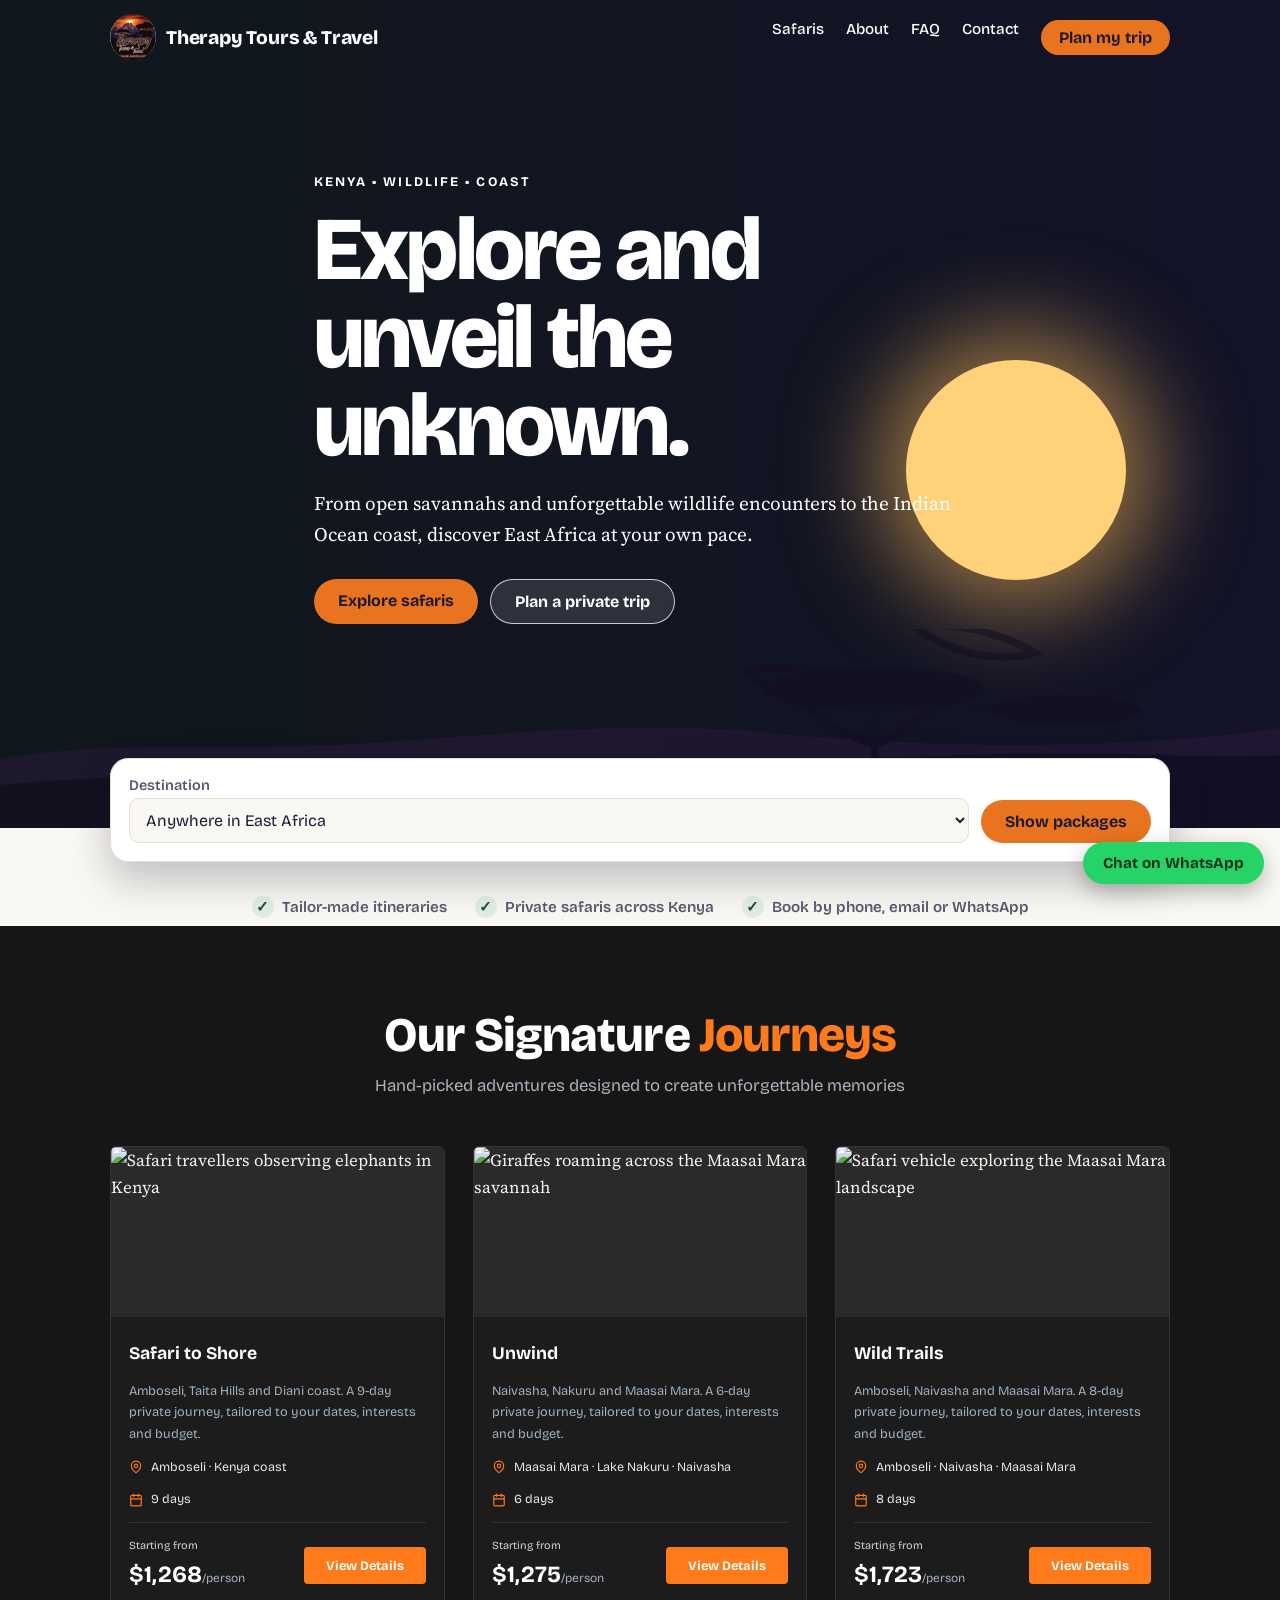
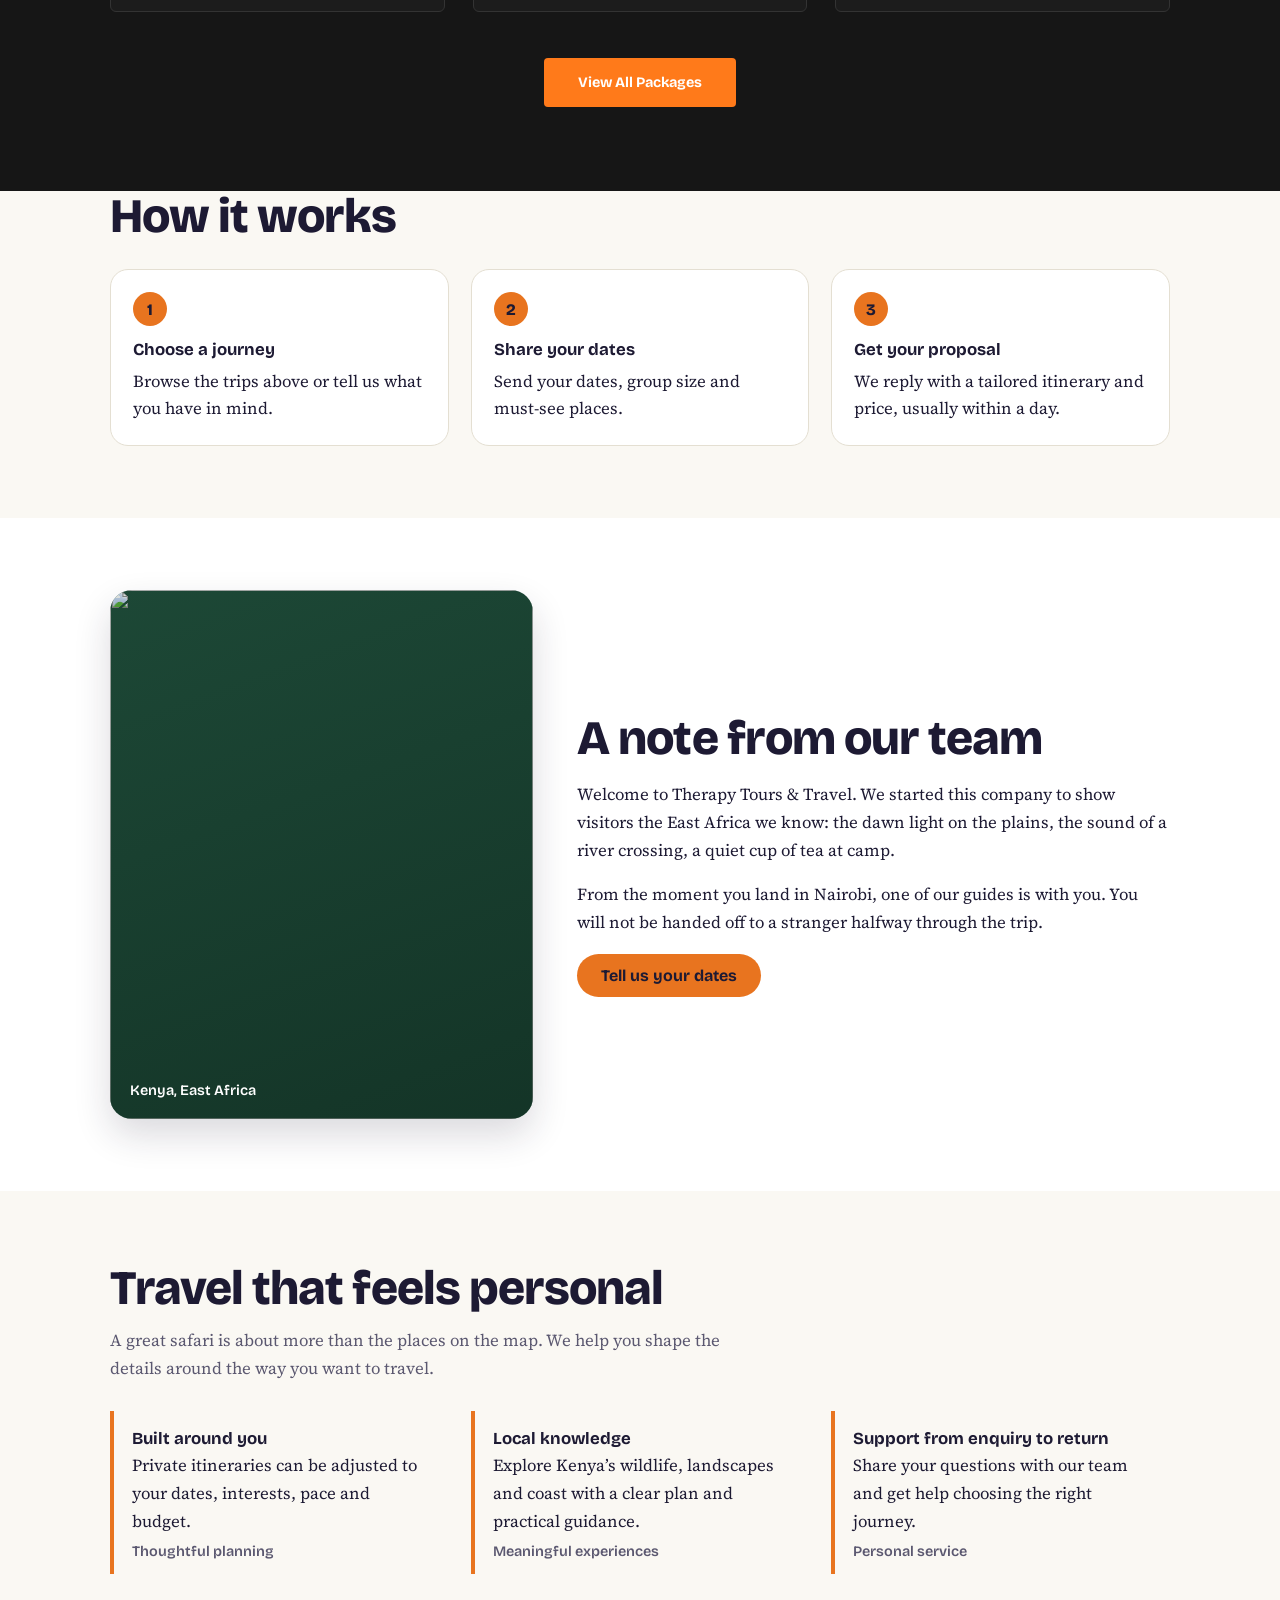
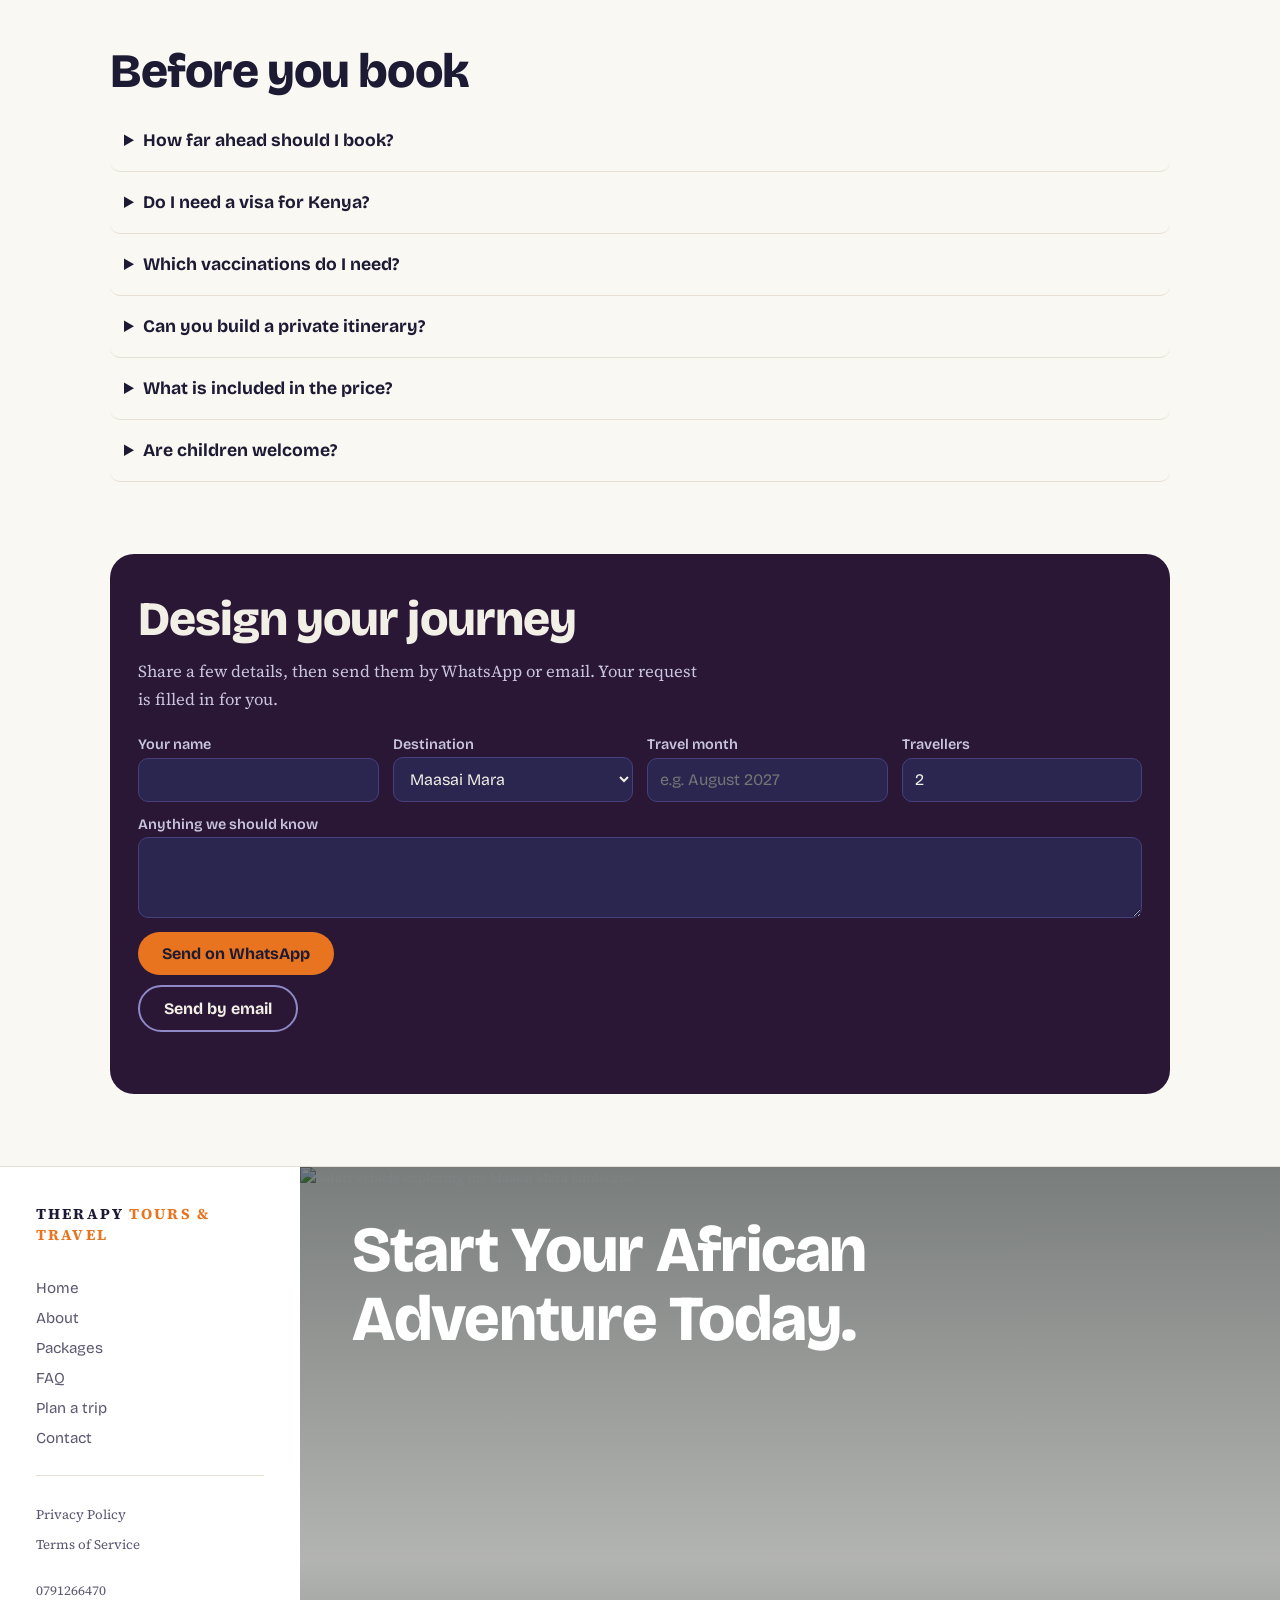
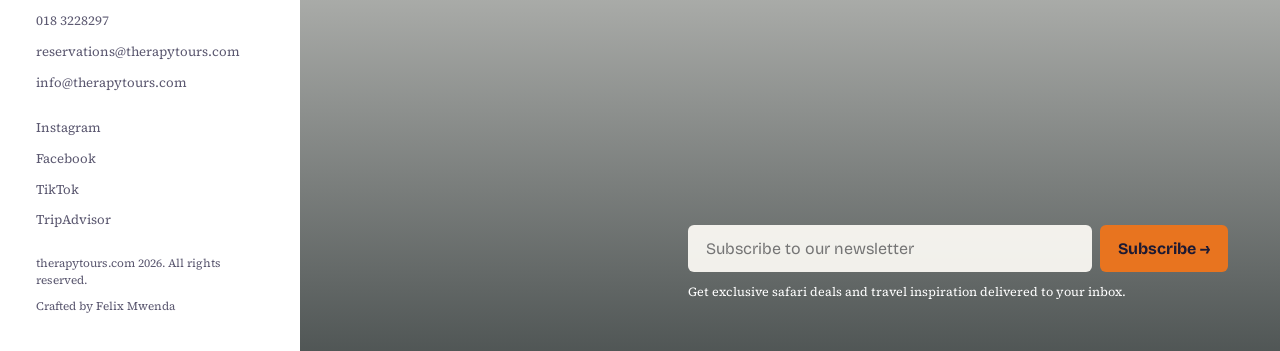
==== index.html @ 299733f1 "Initial commit" ====
<!DOCTYPE html>
<html lang="en">
<head>
<meta charset="utf-8">
<meta name="viewport" content="width=device-width, initial-scale=1, viewport-fit=cover">
<meta name="description" content="Discover tailor-made Kenya safaris, wildlife adventures, Rift Valley lakes and Indian Ocean coast escapes with Therapy Tours & Travel.">
<meta name="theme-color" content="#1f4d3a">
<meta property="og:type" content="website"><meta property="og:image" content="https://images.pexels.com/photos/35634915/pexels-photo-35634915.jpeg?auto=compress&cs=tinysrgb&w=1200"><meta name="twitter:card" content="summary_large_image">
<link rel="icon" href="assets/favicon.ico" sizes="48x48"><link rel="icon" type="image/png" sizes="32x32" href="assets/favicon-32.png"><link rel="icon" type="image/png" sizes="192x192" href="assets/icon-192.png"><link rel="apple-touch-icon" href="assets/apple-touch-icon.png">
<link rel="preconnect" href="https://images.pexels.com"><link rel="preload" as="image" href="https://images.pexels.com/photos/35634915/pexels-photo-35634915.jpeg?auto=compress&cs=tinysrgb&w=2000" fetchpriority="high">
<script type="application/ld+json">{"@context":"https://schema.org","@type":"TravelAgency","name":"Therapy Tours & Travel","slogan":"Explore and unveil the unknown","telephone":"+254791266470","email":"reservations@therapytours.com","areaServed":"Kenya","address":{"@type":"PostalAddress","addressCountry":"KE"}}</script>
<meta property="og:title" content="Therapy Tours & Travel | Explore and unveil the unknown">
<meta property="og:description" content="Tailor-made safaris and travel across Kenya, from iconic wildlife destinations to the Indian Ocean coast.">
<title>Therapy Tours &amp; Travel | Explore and unveil the unknown</title>
<link rel="preconnect" href="https://fonts.googleapis.com"><link rel="preconnect" href="https://fonts.gstatic.com" crossorigin>
<link href="https://fonts.googleapis.com/css2?family=Bricolage+Grotesque:wght@500;700;800&family=Source+Serif+4:wght@400;600&display=swap" rel="stylesheet">
<link rel="stylesheet" href="assets/styles.css">
</head>
<body>
<header class="hero">
  <div class="slides" aria-hidden="true"><img src="https://images.pexels.com/photos/35634915/pexels-photo-35634915.jpeg?auto=compress&cs=tinysrgb&w=2000" alt="" fetchpriority="high" decoding="async"><img src="https://images.pexels.com/photos/28972656/pexels-photo-28972656.jpeg?auto=compress&cs=tinysrgb&w=1600" alt="" loading="lazy" decoding="async"><img src="https://images.pexels.com/photos/36507054/pexels-photo-36507054.jpeg?auto=compress&cs=tinysrgb&w=1600" alt="" loading="lazy" decoding="async"></div>
  <nav aria-label="Main"><a class="logo" href="#" style="display:flex;align-items:center;gap:10px"><img loading="lazy" decoding="async" src="assets/logo.webp" alt="" width="46" height="46" style="border-radius:50%">Therapy Tours &amp; Travel</a>
  <div class="links"><a href="#tours">Safaris</a><a href="#about">About</a><a href="#faq">FAQ</a><a href="#contact">Contact</a><a class="btn" href="#plan" style="padding:8px 18px">Plan my trip</a></div></nav>
  <div class="sun" aria-hidden="true"></div>
  <svg viewBox="0 0 1200 300" preserveAspectRatio="xMidYMax slice" aria-hidden="true">
    <path d="M0 300V235c120-18 220-6 340-14s250-22 380-10 300 20 480-4v93z" fill="#2a1a3a"/>
    <g fill="#120d22"><path d="M0 300v-40c150-14 300-8 450-16s300-6 450-12 200 4 300 0v68z"/>
    <path d="M820 262v-62m0 22c-30-8-60-28-72-48m72 48c28-10 56-32 70-58m-142 24c-20-18-40-26-48-36m0 0c40-6 90 2 120 20m38-60c30-6 80 4 112 24-30 8-70 6-112-24z" stroke="#120d22" stroke-width="7" fill="none" stroke-linecap="round"/>
    <ellipse cx="820" cy="170" rx="104" ry="20"/><ellipse cx="1000" cy="190" rx="70" ry="14"/></g>
    <g fill="#120d22"><ellipse cx="150" cy="256" rx="17" ry="9"/><rect x="136" y="256" width="3" height="16"/><rect x="161" y="256" width="3" height="16"/><circle cx="133" cy="250" r="5"/>
    <ellipse cx="230" cy="258" rx="17" ry="9"/><rect x="216" y="258" width="3" height="16"/><rect x="241" y="258" width="3" height="16"/><circle cx="213" cy="252" r="5"/>
    <ellipse cx="310" cy="254" rx="17" ry="9"/><rect x="296" y="254" width="3" height="16"/><rect x="321" y="254" width="3" height="16"/><circle cx="293" cy="248" r="5"/>
    <ellipse cx="400" cy="260" rx="17" ry="9"/><rect x="386" y="260" width="3" height="16"/><rect x="411" y="260" width="3" height="16"/><circle cx="383" cy="254" r="5"/></g>
  </svg>
  <div class="wrap">
    <p class="eyebrow" style="font:700 .82rem &quot;Bricolage Grotesque&quot;,sans-serif;letter-spacing:.16em;text-transform:uppercase;margin-bottom:16px">KENYA • WILDLIFE • COAST</p>
    <h1>Explore and unveil the unknown.</h1>
    <p>From open savannahs and unforgettable wildlife encounters to the Indian Ocean coast, discover East Africa at your own pace.</p>
    <div style="display:flex;gap:12px;flex-wrap:wrap"><a class="btn" href="#tours">Explore safaris</a><a class="btn" href="#plan" style="background:rgba(255,255,255,.12);border:1px solid rgba(255,255,255,.75);color:#fff">Plan a private trip</a></div>
  </div>
</header>

<form class="finder wrap" id="finder" aria-label="Find a safari" style="padding:18px;grid-template-columns:1fr auto"><label>Destination<select id="fDest"><option value="">Anywhere in East Africa</option><option>Maasai Mara</option><option>Amboseli</option><option>Lake Nakuru</option><option>Naivasha</option><option>Kenya coast</option></select></label><button class="btn" type="submit">Show packages</button></form>

<div class="trust"><span>Tailor-made itineraries</span><span>Private safaris across Kenya</span><span>Book by phone, email or WhatsApp</span></div>

<section id="tours" class="feat"><div class="wrap"><h2>Our Signature <span>Journeys</span></h2><p class="lede">Hand-picked adventures designed to create unforgettable memories</p><div class="cards"><article class="pk" data-z="Amboseli|Kenya coast"><div class="ph"><img src="https://images.pexels.com/photos/35634915/pexels-photo-35634915.jpeg?auto=compress&cs=tinysrgb&w=800" alt="Safari travellers observing elephants in Kenya" loading="lazy" decoding="async" width="800" height="533"></div><div class="bd"><h3>Safari to Shore</h3><p>Amboseli, Taita Hills and Diani coast. A 9-day private journey, tailored to your dates, interests and budget.</p><div class="mt"><svg width="14" height="14" viewBox="0 0 24 24" fill="none" stroke="currentColor" stroke-width="2" stroke-linecap="round" stroke-linejoin="round" aria-hidden="true"><path d="M20 10c0 6-8 12-8 12S4 16 4 10a8 8 0 1 1 16 0z"/><circle cx="12" cy="10" r="3"/></svg>Amboseli · Kenya coast</div><div class="mt"><svg width="14" height="14" viewBox="0 0 24 24" fill="none" stroke="currentColor" stroke-width="2" stroke-linecap="round" stroke-linejoin="round" aria-hidden="true"><rect x="3" y="4" width="18" height="18" rx="2"/><path d="M16 2v4M8 2v4M3 10h18"/></svg>9 days</div><div class="pf"><div><small>Starting from</small><b>$1,268</b><span>/person</span></div><a class="btn-hot" href="safari-to-shore.html" aria-label="View details: Safari to Shore">View Details</a></div></div></article><article class="pk" data-z="Maasai Mara|Lake Nakuru|Naivasha"><div class="ph"><img src="https://images.pexels.com/photos/36507054/pexels-photo-36507054.jpeg?auto=compress&cs=tinysrgb&w=800" alt="Giraffes roaming across the Maasai Mara savannah" loading="lazy" decoding="async" width="800" height="533"></div><div class="bd"><h3>Unwind</h3><p>Naivasha, Nakuru and Maasai Mara. A 6-day private journey, tailored to your dates, interests and budget.</p><div class="mt"><svg width="14" height="14" viewBox="0 0 24 24" fill="none" stroke="currentColor" stroke-width="2" stroke-linecap="round" stroke-linejoin="round" aria-hidden="true"><path d="M20 10c0 6-8 12-8 12S4 16 4 10a8 8 0 1 1 16 0z"/><circle cx="12" cy="10" r="3"/></svg>Maasai Mara · Lake Nakuru · Naivasha</div><div class="mt"><svg width="14" height="14" viewBox="0 0 24 24" fill="none" stroke="currentColor" stroke-width="2" stroke-linecap="round" stroke-linejoin="round" aria-hidden="true"><rect x="3" y="4" width="18" height="18" rx="2"/><path d="M16 2v4M8 2v4M3 10h18"/></svg>6 days</div><div class="pf"><div><small>Starting from</small><b>$1,275</b><span>/person</span></div><a class="btn-hot" href="unwind.html" aria-label="View details: Unwind">View Details</a></div></div></article><article class="pk" data-z="Amboseli|Naivasha|Maasai Mara"><div class="ph"><img src="https://images.pexels.com/photos/16168264/pexels-photo-16168264.jpeg?auto=compress&cs=tinysrgb&w=800" alt="Safari vehicle exploring the Maasai Mara landscape" loading="lazy" decoding="async" width="800" height="533"></div><div class="bd"><h3>Wild Trails</h3><p>Amboseli, Naivasha and Maasai Mara. A 8-day private journey, tailored to your dates, interests and budget.</p><div class="mt"><svg width="14" height="14" viewBox="0 0 24 24" fill="none" stroke="currentColor" stroke-width="2" stroke-linecap="round" stroke-linejoin="round" aria-hidden="true"><path d="M20 10c0 6-8 12-8 12S4 16 4 10a8 8 0 1 1 16 0z"/><circle cx="12" cy="10" r="3"/></svg>Amboseli · Naivasha · Maasai Mara</div><div class="mt"><svg width="14" height="14" viewBox="0 0 24 24" fill="none" stroke="currentColor" stroke-width="2" stroke-linecap="round" stroke-linejoin="round" aria-hidden="true"><rect x="3" y="4" width="18" height="18" rx="2"/><path d="M16 2v4M8 2v4M3 10h18"/></svg>8 days</div><div class="pf"><div><small>Starting from</small><b>$1,723</b><span>/person</span></div><a class="btn-hot" href="wild-trails.html" aria-label="View details: Wild Trails">View Details</a></div></div></article></div><div style="text-align:center;margin-top:46px"><a class="btn-hot" href="packages.html" style="padding:16px 34px;font-size:.9rem">View All Packages</a></div></div></section>

<section style="padding-top:0"><div class="wrap">
  <h2>How it works</h2>
  <div class="steps">
    <div><b>Choose a journey</b>Browse the trips above or tell us what you have in mind.</div>
    <div><b>Share your dates</b>Send your dates, group size and must-see places.</div>
    <div><b>Get your proposal</b>We reply with a tailored itinerary and price, usually within a day.</div>
  </div>
</div></section>

<section id="about" style="background:var(--card)"><div class="wrap note">
  <div class="portrait" role="img" aria-label="Giraffes in the Maasai Mara"><img src="https://images.pexels.com/photos/36507054/pexels-photo-36507054.jpeg?auto=compress&cs=tinysrgb&w=1000" alt="" loading="lazy" decoding="async"><span>Kenya, East Africa</span></div>
  <div>
    <h2>A note from our team</h2>
    <p>Welcome to Therapy Tours &amp; Travel. We started this company to show visitors the East Africa we know: the dawn light on the plains, the sound of a river crossing, a quiet cup of tea at camp.</p>
    <p>From the moment you land in Nairobi, one of our guides is with you. You will not be handed off to a stranger halfway through the trip.</p>
    <a class="btn" href="#plan">Tell us your dates</a>
  </div>
</div></section>

<section><div class="wrap">
  <h2>Travel that feels personal</h2>
  <p class="lede">A great safari is about more than the places on the map. We help you shape the details around the way you want to travel.</p>
  <div class="quotes" style="margin-top:26px">
    <figure><blockquote><strong class="sans">Built around you</strong><br>Private itineraries can be adjusted to your dates, interests, pace and budget.</blockquote><figcaption>Thoughtful planning</figcaption></figure>
    <figure><blockquote><strong class="sans">Local knowledge</strong><br>Explore Kenya’s wildlife, landscapes and coast with a clear plan and practical guidance.</blockquote><figcaption>Meaningful experiences</figcaption></figure>
    <figure><blockquote><strong class="sans">Support from enquiry to return</strong><br>Share your questions with our team and get help choosing the right journey.</blockquote><figcaption>Personal service</figcaption></figure>
  </div>
</div></section>

<section id="faq" style="padding-top:0"><div class="wrap">
  <h2>Before you book</h2>
  <details><summary>How far ahead should I book?</summary><p>For the July to October migration and the December holidays, book four to six months ahead. In other months, four to eight weeks is usually enough.</p></details>
  <details><summary>Do I need a visa for Kenya?</summary><p>Most visitors need an online travel authorization before arrival. Check the official Kenyan government site for your nationality, and we will send a confirmation letter with your booking.</p></details>
  <details><summary>Which vaccinations do I need?</summary><p>Requirements depend on where you travel from. Ask a travel doctor four to six weeks before departure, including about malaria prevention.</p></details>
  <details><summary>Can you build a private itinerary?</summary><p>Yes. Send your dates, group size and must-see places, and we will reply with a proposal within a day.</p></details>
  <details><summary>What is included in the price?</summary><p>Full board on safari, a 4x4 Landcruiser with an English-speaking driver/guide, game drives and park fees. Flights, the Kenya eTA, insurance and optional activities are not included. Each itinerary lists the details.</p></details>
  <details><summary>Are children welcome?</summary><p>Yes. We match families with camps that have shorter game drives and activities for younger guests.</p></details>
</div></section>

<section style="padding-top:0" id="plan"><div class="wrap"><div class="plan">
  <h2>Design your journey</h2>
  <p style="color:#c9c5df;max-width:34em;margin:0">Share a few details, then send them by WhatsApp or email. Your request is filled in for you.</p>
  <form id="planForm" class="fgrid" style="grid-template-columns:repeat(auto-fit,minmax(200px,1fr))">
    <label>Your name<input id="pName" required autocomplete="name"></label>
    <label>Destination<select id="pDest"><option>Maasai Mara</option><option>Amboseli</option><option>Lake Nakuru</option><option>Naivasha</option><option>Kenya coast</option><option>Not sure yet</option></select></label>
    <label>Travel month<input id="pWhen" placeholder="e.g. August 2027"></label>
    <label>Travellers<input id="pPax" type="number" min="1" value="2"></label>
    <label style="grid-column:1/-1">Anything we should know<textarea id="pMsg" rows="3"></textarea></label>
    <div style="display:flex;gap:10px;flex-wrap:wrap"><button class="btn" type="submit">Send on WhatsApp</button><button class="btn alt" type="button" id="pMail">Send by email</button></div>
  </form>
</div></div></section>

<footer id="contact" class="ft">
  <div class="ft-side">
    <a class="ft-logo" href="index.html">THERAPY <span>TOURS &amp; TRAVEL</span></a>
    <div class="ft-nav" role="navigation" aria-label="Footer"><a href="index.html">Home</a><a href="index.html#about">About</a><a href="packages.html">Packages</a><a href="index.html#faq">FAQ</a><a href="index.html#plan">Plan a trip</a><a href="#contact">Contact</a></div>
    <hr>
    <div class="ft-sm"><a href="#">Privacy Policy</a><a href="#">Terms of Service</a></div>
    <div class="ft-sm"><a href="tel:+254791266470">0791266470</a><a href="tel:0183228297">018 3228297</a><a href="mailto:reservations@therapytours.com">reservations@therapytours.com</a><a href="mailto:info@therapytours.com">info@therapytours.com</a></div>
    <div class="ft-sm"><a href="#" rel="noopener">Instagram</a><a href="#" rel="noopener">Facebook</a><a href="#" rel="noopener">TikTok</a><a href="#" rel="noopener">TripAdvisor</a></div>
    <p class="ft-fine">therapytours.com 2026. All rights reserved.</p>
    <p class="ft-fine">Crafted by <a href="https://felix312.github.io/fm-portfolio/" target="_blank" rel="noopener">Felix Mwenda</a></p>
  </div>
  <div class="ft-main">
    <img src="https://images.pexels.com/photos/16168264/pexels-photo-16168264.jpeg?auto=compress&cs=tinysrgb&w=1600" alt="Safari vehicle exploring the Maasai Mara landscape" loading="lazy" decoding="async">
    <h2>Start Your African Adventure Today.</h2>
    <form class="ft-news" id="news"><div class="row"><input id="nEmail" type="email" required autocomplete="email" placeholder="Subscribe to our newsletter" aria-label="Email address"><button class="btn" type="submit">Subscribe &rarr;</button></div><small>Get exclusive safari deals and travel inspiration delivered to your inbox.</small></form>
  </div>
</footer>

<a class="wa" href="https://wa.me/254791266470" target="_blank" rel="noopener" aria-label="Chat with us on WhatsApp">Chat on WhatsApp</a>



<script>
var PHONE="254791266470";
document.getElementById("finder").onsubmit=function(ev){ev.preventDefault();var z=document.getElementById("fDest").value;location.href="packages.html"+(z?"?z="+encodeURIComponent(z):"")};
</script>
<script src="assets/site.js" defer></script>
</body>
</html>
---- assets/styles.css ----
:root{--bg:#faf8f3;--ink:#1d1a33;--muted:#5b5870;--card:#fff;--line:#e4dfd2;--ember:#e8741f;--acacia:#1f4d3a;--dusk:#2a1736;--on-ember:#1d1a33;
box-sizing:border-box;padding-top:env(safe-area-inset-top,0px);padding-bottom:env(safe-area-inset-bottom,0px)}
@media(prefers-color-scheme:dark){:root:not([data-theme="light"]){--bg:#14122a;--ink:#f2efe6;--muted:#aaa6c0;--card:#1e1b3a;--line:#34305a;--acacia:#6fbf94}}
:root[data-theme="dark"]{--bg:#14122a;--ink:#f2efe6;--muted:#aaa6c0;--card:#1e1b3a;--line:#34305a;--acacia:#6fbf94}
html{scroll-padding-top:env(safe-area-inset-top,0px);scroll-behavior:smooth}
*,*::before,*::after{box-sizing:border-box}
body{margin:0;background:var(--bg);color:var(--ink);font:400 1.05rem/1.65 "Source Serif 4",Georgia,serif}
h1,h2,h3,.sans,button,select,input,textarea,summary{font-family:"Bricolage Grotesque","Helvetica Neue",Arial,sans-serif}
a{color:inherit}
:focus-visible{outline:3px solid var(--ember);outline-offset:2px}
.wrap{max-width:1100px;margin:0 auto;padding:0 20px}
nav{position:absolute;top:0;left:0;right:0;z-index:5;padding:calc(14px + env(safe-area-inset-top,0px)) 20px 14px;display:flex;justify-content:space-between;align-items:center;max-width:1100px;margin:0 auto;color:#fff}
.logo{font:800 1.2rem "Bricolage Grotesque",sans-serif;text-decoration:none;letter-spacing:-.01em}
nav .links{display:flex;gap:22px;font:500 .95rem "Bricolage Grotesque",sans-serif}
nav a{text-decoration:none}
@media(max-width:640px){nav .links a:not(.btn){display:none}}
.btn{display:inline-block;background:var(--ember);color:var(--on-ember);border:0;border-radius:999px;padding:12px 24px;font:700 1rem "Bricolage Grotesque",sans-serif;text-decoration:none;cursor:pointer}
.btn:hover{filter:brightness(1.08);transform:translateY(-1px)}.btn{transition:filter .18s ease,transform .18s ease}.btn:focus-visible,.chip:focus-visible{outline-offset:4px}
.hero svg{position:absolute;left:0;bottom:0;width:100%;height:24%;opacity:.56;pointer-events:none}
.hero .wrap{position:relative;z-index:2;padding-top:140px;padding-bottom:170px}
.hero h1{font-size:clamp(2.6rem,8vw,5.6rem);line-height:.98;letter-spacing:-.03em;font-weight:800;margin:0 0 18px;max-width:12ch}
.hero p{max-width:34em;font-size:1.2rem;margin:0 0 28px}
.sun{position:absolute;right:12%;bottom:30%;width:min(26vw,220px);aspect-ratio:1;border-radius:50%;background:#ffd27a;box-shadow:0 0 90px 30px rgba(255,190,90,.55)}
.finder{position:relative;z-index:3;margin:-70px auto 0;background:var(--card);border:1px solid var(--line);border-radius:18px;padding:18px;display:grid;grid-template-columns:1fr 1fr auto;gap:12px;align-items:end;max-width:1060px;box-shadow:0 18px 40px rgba(20,18,42,.25)}
@media(max-width:700px){.finder{grid-template-columns:1fr;margin:-50px 20px 0}}
label{display:grid;gap:4px;font:600 .9rem "Bricolage Grotesque",sans-serif;color:var(--muted)}
select,input,textarea{width:100%;padding:11px 12px;border:1px solid var(--line);border-radius:10px;background:var(--bg);color:var(--ink);font-size:1rem}
.trust{display:flex;flex-wrap:wrap;gap:10px 28px;justify-content:center;padding:34px 20px 8px;font:600 .95rem "Bricolage Grotesque",sans-serif;color:var(--muted)}.trust span{display:inline-flex;align-items:center;gap:8px}.trust span:before{content:"✓";display:inline-grid;place-items:center;width:22px;height:22px;border-radius:50%;background:#e2eee5;color:#1f4d3a;font-weight:800}
section{padding:72px 0}
h2{font-size:clamp(1.9rem,4.5vw,3rem);line-height:1.08;letter-spacing:-.02em;margin:0 0 12px;font-weight:800}
.lede{color:var(--muted);max-width:38em;margin:0 0 28px}
.chips{display:flex;gap:8px;flex-wrap:wrap;margin-bottom:24px}
.chip{border:1px solid var(--line);background:var(--card);color:var(--ink);border-radius:999px;padding:8px 16px;font:600 .92rem "Bricolage Grotesque",sans-serif;cursor:pointer}
.chip[aria-pressed="true"]{background:var(--acacia);border-color:var(--acacia);color:#fff}
:root[data-theme="dark"] .chip[aria-pressed="true"],:root:not([data-theme="light"]) .chip[aria-pressed="true"]{color:#0f2a1f}
.grid{display:grid;grid-template-columns:repeat(auto-fill,minmax(285px,1fr));gap:22px}
.tour{background:var(--card);border:1px solid var(--line);border-radius:20px;overflow:hidden;display:flex;flex-direction:column;box-shadow:0 8px 26px rgba(29,26,51,.06);transition:transform .22s ease,box-shadow .22s ease}.tour:hover{transform:translateY(-5px);box-shadow:0 18px 36px rgba(29,26,51,.14)}
.art{height:235px;position:relative;overflow:hidden;background:#d8d0bb}.art img{display:block;width:100%;height:100%;object-fit:cover;transition:transform .55s ease}.tour:hover .art img{transform:scale(1.055)}.art:after{content:"";position:absolute;inset:35% 0 0;background:linear-gradient(180deg,transparent,rgba(15,24,25,.40));pointer-events:none}.tag{z-index:1;box-shadow:0 5px 18px rgba(0,0,0,.18)}
.tag{position:absolute;top:12px;left:12px;background:rgba(20,18,42,.78);color:#fff;border-radius:999px;padding:3px 12px;font:700 .78rem "Bricolage Grotesque",sans-serif}
.tour div.b{padding:22px;display:flex;flex-direction:column;gap:9px;flex:1}.tour .meta{line-height:1.45}.tour .price-line{font:700 .98rem "Bricolage Grotesque",sans-serif;color:var(--acacia);margin:3px 0 8px}.tour .route-line{font-size:.92rem;color:var(--muted);min-height:2.6em}
.tour h3{margin:0;font-size:1.2rem;line-height:1.2}
.meta{color:var(--muted);font-size:.95rem}
.tour a.btn{align-self:flex-start;margin-top:auto;padding:10px 20px}
.empty{color:var(--muted);padding:20px 0}
.note{display:grid;grid-template-columns:1fr 1.4fr;gap:44px;align-items:center}
@media(max-width:760px){.note{grid-template-columns:1fr}}
.portrait{position:relative;overflow:hidden;aspect-ratio:4/5;border-radius:22px;background:#1f4d3a;display:grid;place-items:end start;padding:20px;color:#fff;font:600 .9rem "Bricolage Grotesque",sans-serif;box-shadow:0 16px 36px rgba(29,26,51,.16)}.portrait img{position:absolute;inset:0;width:100%;height:100%;object-fit:cover}.portrait:after{content:"";position:absolute;inset:0;background:linear-gradient(160deg,rgba(15,42,31,.15),rgba(15,42,31,.7))}.portrait span{position:relative;z-index:2}
blockquote{margin:0;padding:0}
.quotes{display:grid;grid-template-columns:repeat(auto-fit,minmax(240px,1fr));gap:22px}
.quotes figure{margin:0;border-left:4px solid var(--ember);padding:4px 0 4px 18px}
.quotes figcaption{font:600 .9rem "Bricolage Grotesque",sans-serif;color:var(--muted);margin-top:8px}
details{border-bottom:1px solid var(--line);padding:16px 0}
summary{cursor:pointer;font-weight:700;font-size:1.1rem}
details p{margin:10px 0 0;color:var(--muted)}
.plan{background:var(--dusk);color:#f2efe6;border-radius:24px;padding:40px 28px}
.plan label{color:#c9c5df}
.plan select,.plan input,.plan textarea{background:#2a2650;border-color:#46417a;color:#f2efe6}
.fgrid{display:grid;grid-template-columns:repeat(auto-fit,minmax(200px,1fr));gap:14px;margin:22px 0}
.ft{display:grid;grid-template-columns:300px 1fr;min-height:600px;border-top:1px solid var(--line);color:var(--muted);font-size:.82rem}
.ft a{text-decoration:none}.ft a:hover{color:var(--ember)}
.ft-side{background:var(--card);padding:36px 36px 28px;display:flex;flex-direction:column}
.ft-logo{font:700 .95rem "Source Serif 4",Georgia,serif;letter-spacing:.14em;color:var(--ink);margin-bottom:34px}.ft-logo span{color:var(--ember)}
.ft-nav{display:flex;flex-direction:column;gap:12px;font:400 .95rem "Bricolage Grotesque",sans-serif}
.ft hr{border:0;border-top:1px solid var(--line);margin:28px 0;width:100%}
.ft-sm{display:flex;flex-direction:column;gap:9px;margin-bottom:24px}
.ft-fine{font-size:.72rem;margin:0 0 8px;line-height:1.5}.ft-fine:first-of-type{margin-top:auto}
.ft-main{position:relative;overflow:hidden;color:#fff;display:flex;flex-direction:column;justify-content:space-between;gap:40px;padding:48px 52px}
.ft-main>img{position:absolute;inset:0;width:100%;height:100%;object-fit:cover}
.ft-main:before{content:"";position:absolute;inset:0;background:linear-gradient(180deg,rgba(15,24,25,.55),rgba(15,24,25,.3) 50%,rgba(15,24,25,.72));z-index:1}
.ft-main>:not(img){position:relative;z-index:2}
.ft-main h2{font-size:clamp(2.2rem,5vw,4rem);max-width:13ch;margin:0}
.ft-news{align-self:flex-end;width:min(540px,100%)}.ft-news .row{display:flex;gap:8px}
.ft-news input{flex:1;min-width:0;background:rgba(250,248,243,.95);color:#1d1a33;border:0;border-radius:6px;padding:14px 18px}
.ft-news .btn{border-radius:6px;padding:12px 18px;white-space:nowrap}.ft-news small{display:block;margin-top:10px;font-size:.78rem}
@media(max-width:800px){.ft{grid-template-columns:1fr}.ft-main{min-height:440px;padding:36px 22px}}
.tour .row{display:flex;gap:8px;flex-wrap:wrap;margin-top:auto}
.tour .row a.btn,.tour .row button{margin-top:0}
.btn.ghost{background:transparent;color:var(--ink);border:2px solid var(--line);padding:7px 18px}
dialog{border:0;border-radius:20px;padding:0;max-width:680px;width:calc(100% - 32px);background:var(--card);color:var(--ink);max-height:86vh}
dialog::backdrop{background:rgba(20,18,42,.6)}
.dlg{padding:26px 24px 24px;overflow:auto;max-height:86vh}
.dlg h3{margin:0 0 4px;font-size:1.5rem}
.dlg ol{list-style:none;padding:0;margin:18px 0}
.dlg li{border-left:3px solid var(--ember);padding:2px 0 14px 14px;margin-left:6px}
.dlg li b{font-family:"Bricolage Grotesque",sans-serif}
.dlg .stay{display:block;color:var(--acacia);font:700 .9rem "Bricolage Grotesque",sans-serif;text-transform:uppercase;letter-spacing:.03em}
.pt{border-collapse:collapse;font-size:.85rem;width:100%;min-width:520px}
.pt th,.pt td{border-bottom:1px solid var(--line);padding:6px 8px;text-align:right;white-space:nowrap}
.pt th:first-child{text-align:left}
.pt thead th{color:var(--muted);font-family:"Bricolage Grotesque",sans-serif}
.dlg h4{margin:16px 0 6px;font-family:"Bricolage Grotesque",sans-serif}
.dlg ul{margin:0;padding-left:20px;color:var(--muted);font-size:.97rem}
@media(max-width:640px){.hero{min-height:78vh;background-position:58% center}.hero .wrap{padding-top:120px;padding-bottom:125px}.art{height:210px}.tour div.b{padding:18px}.finder{box-shadow:0 12px 28px rgba(20,18,42,.16)}section{padding:56px 0}.logo{font-size:1rem}}
@media(prefers-reduced-motion:reduce){html{scroll-behavior:auto}.tour,.art img,.btn{transition:none}}
.wa{position:fixed;right:16px;bottom:calc(16px + env(safe-area-inset-bottom,0px));z-index:20;background:#25d366;color:#08311a;font:700 .95rem "Bricolage Grotesque",sans-serif;text-decoration:none;border-radius:999px;padding:12px 20px;box-shadow:0 8px 22px rgba(0,0,0,.28)}
.steps{display:grid;grid-template-columns:repeat(auto-fit,minmax(220px,1fr));gap:22px;counter-reset:s;margin-top:26px}
.steps div{counter-increment:s;background:var(--card);border:1px solid var(--line);border-radius:18px;padding:22px}
.steps div:before{content:counter(s);display:grid;place-items:center;width:34px;height:34px;border-radius:50%;background:var(--ember);color:var(--on-ember);font:800 1rem "Bricolage Grotesque",sans-serif;margin-bottom:10px}
.steps b{font-family:"Bricolage Grotesque",sans-serif;display:block;margin-bottom:4px}
.btn.alt{background:transparent;color:#f2efe6;border:2px solid #8f89c7}

:root{--hot:#ff7a1a}
.hero{position:relative;min-height:92vh;color:#fff;background:#14122a;overflow:hidden;display:flex;align-items:center}
.slides{position:absolute;inset:0;z-index:0}
.slides:after{content:"";position:absolute;inset:0;background:linear-gradient(90deg,rgba(15,24,25,.82) 0%,rgba(15,24,25,.5) 52%,rgba(15,24,25,.12) 100%)}
.slides img{position:absolute;inset:0;width:100%;height:100%;object-fit:cover;object-position:center 45%;opacity:0;animation:hs 6s infinite}
.slides img:first-child{animation-name:hs1}.slides img:nth-child(2){animation-delay:2s}.slides img:nth-child(3){animation-delay:4s}
@keyframes hs{0%{opacity:0}8%,33%{opacity:1}41%,100%{opacity:0}}
@keyframes hs1{0%,33%{opacity:1}41%,100%{opacity:0}}
@media(prefers-reduced-motion:reduce){.slides img{animation:none}.slides img:first-child{opacity:1}}
.feat{background:#161616;color:#f3f1ea;padding:84px 0}
.feat h2{text-align:center;color:#fff;margin-bottom:10px}.feat h2 span{color:var(--hot)}
.feat .lede{text-align:center;margin:0 auto 46px;color:#a9b3bd}
.cards{display:grid;grid-template-columns:repeat(auto-fit,minmax(285px,1fr));gap:28px}
.pk{position:relative;background:#1c1c1c;border:1px solid #333;border-radius:6px;overflow:hidden;display:flex;flex-direction:column;transition:transform .3s ease,border-color .3s ease,box-shadow .3s ease}
.pk:before{content:"";position:absolute;inset:0;z-index:1;pointer-events:none;background:linear-gradient(150deg,rgba(255,122,26,.26),rgba(255,122,26,.04) 55%,rgba(255,122,26,.12));opacity:0;transition:opacity .4s ease}
.pk:hover,.pk:focus-within{transform:translateY(-6px);border-color:var(--hot);box-shadow:0 0 30px rgba(255,122,26,.3)}.pk:hover:before,.pk:focus-within:before{opacity:1}
.pk .ph{height:170px;overflow:hidden;background:#2a2a2a}.pk .ph img{display:block;width:100%;height:100%;object-fit:cover;transition:transform .6s ease}.pk:hover .ph img{transform:scale(1.07)}
.pk .bd{padding:22px 18px 18px;display:flex;flex-direction:column;gap:12px;flex:1;font-family:"Bricolage Grotesque",sans-serif}
.pk h3{margin:0;font-size:1.1rem;color:#fff;transition:color .3s}.pk:hover h3{color:var(--hot)}
.pk p{margin:0;font-size:.8rem;line-height:1.7;color:#9fb0c0;display:-webkit-box;-webkit-line-clamp:3;-webkit-box-orient:vertical;overflow:hidden}
.pk .mt{display:flex;align-items:center;gap:8px;font-size:.78rem;color:#e8e8e8}.pk .mt svg{color:var(--hot);flex:none}
.pk .pf{border-top:1px solid #333;padding-top:14px;margin-top:auto;display:flex;justify-content:space-between;align-items:center;gap:10px}
.pk .pf small{display:block;font-size:.68rem;color:#cfd6dc}.pk .pf b{font-size:1.45rem;color:#fff}.pk .pf span{font-size:.75rem;color:#9fb0c0}
.btn-hot{display:inline-block;background:var(--hot);color:#fff;border:0;border-radius:4px;padding:11px 22px;font:700 .8rem "Bricolage Grotesque",sans-serif;text-decoration:none;transition:filter .2s,transform .2s;cursor:pointer}.btn-hot:hover{filter:brightness(1.1)}
.pk .btn-hot:after{content:"";position:absolute;inset:0;z-index:2}
.feat .chip{background:#222;border-color:#444;color:#ddd}.feat .chip[aria-pressed="true"]{background:var(--hot);border-color:var(--hot);color:#fff}
.top{background:var(--dusk);position:relative}.top nav{position:relative;padding:18px 20px}
.pghead{text-align:center;padding:60px 20px 10px;background:#161616;color:#fff}.pghead h1{font-size:clamp(2.2rem,6vw,3.6rem);margin:0 0 8px}.pghead h1 span{color:var(--hot)}.pghead p{color:#a9b3bd;margin:0}
.banner{position:relative;height:340px;overflow:hidden;color:#fff;display:flex;align-items:flex-end;background:#2a2a2a}
.banner>img{position:absolute;inset:0;width:100%;height:100%;object-fit:cover}.banner:before{content:"";position:absolute;inset:0;z-index:1;background:linear-gradient(180deg,rgba(15,24,25,.15),rgba(15,24,25,.82))}
.banner .wrap{position:relative;z-index:2;padding-bottom:30px;width:100%}.banner h1{font-size:clamp(2rem,5vw,3.4rem);margin:6px 0 6px;line-height:1.05}
.crumb{font:600 .85rem "Bricolage Grotesque",sans-serif;color:#ddd}.crumb a{text-decoration:none}.crumb a:hover{color:var(--hot)}
.pill{display:inline-block;background:var(--hot);color:#fff;border-radius:3px;padding:3px 11px;font:700 .75rem "Bricolage Grotesque",sans-serif;margin-right:8px}
.layout{display:grid;grid-template-columns:1.7fr 1fr;gap:40px;padding:48px 20px 72px;align-items:start}@media(max-width:860px){.layout{grid-template-columns:1fr}}
.itin{list-style:none;padding:0;margin:14px 0 30px}.itin li{border-left:3px solid var(--ember);padding:2px 0 16px 16px;margin-left:6px}.itin .stay{display:block;color:var(--acacia);font:700 .9rem "Bricolage Grotesque",sans-serif;text-transform:uppercase;letter-spacing:.03em}
.box{background:var(--card);border:1px solid var(--line);border-radius:14px;padding:20px 22px;margin-bottom:22px}.box h3{margin:0 0 8px}.box ul{margin:0;padding-left:20px;color:var(--muted);font-size:.97rem}
.enq{position:sticky;top:20px;background:#1c1c1c;color:#f3f1ea;border:1px solid #333;border-radius:8px;padding:24px;font-family:"Bricolage Grotesque",sans-serif;display:grid;gap:12px}
.enq small{color:#a9b3bd}.enq .big{font-size:2.1rem;font-weight:800}.enq .big span{font-size:.9rem;font-weight:500;color:#a9b3bd}.enq p{margin:0;font-size:.8rem;color:#a9b3bd}
.enq .btn-hot{text-align:center;padding:13px}.enq .gh{display:block;text-align:center;border:2px solid #444;border-radius:4px;padding:11px;font-weight:700;font-size:.85rem;text-decoration:none;transition:border-color .2s,color .2s}.enq .gh:hover{border-color:var(--hot);color:var(--hot)}
.enq a.back{text-align:center;font-size:.85rem;color:#a9b3bd;text-decoration:none}
.steps div,.box,.quotes figure,details{transition:background-color .35s ease,border-color .35s ease,box-shadow .35s ease,transform .35s ease}
.steps div:hover,.box:hover{background-color:color-mix(in srgb,var(--ember) 12%,var(--card));border-color:var(--ember);transform:translateY(-3px);box-shadow:0 14px 30px rgba(232,116,31,.16)}
.quotes figure{padding:14px 18px;border-radius:0 12px 12px 0}.quotes figure:hover{background-color:color-mix(in srgb,var(--ember) 10%,var(--bg))}
details{padding:16px 14px;border-radius:10px}details:hover{background-color:color-mix(in srgb,var(--ember) 9%,var(--bg))}
@media(prefers-reduced-motion:reduce){.pk,.pk .ph img,.steps div,.box{transition:none}}
.feat .lede,.pghead p{font-family:"Bricolage Grotesque",sans-serif}
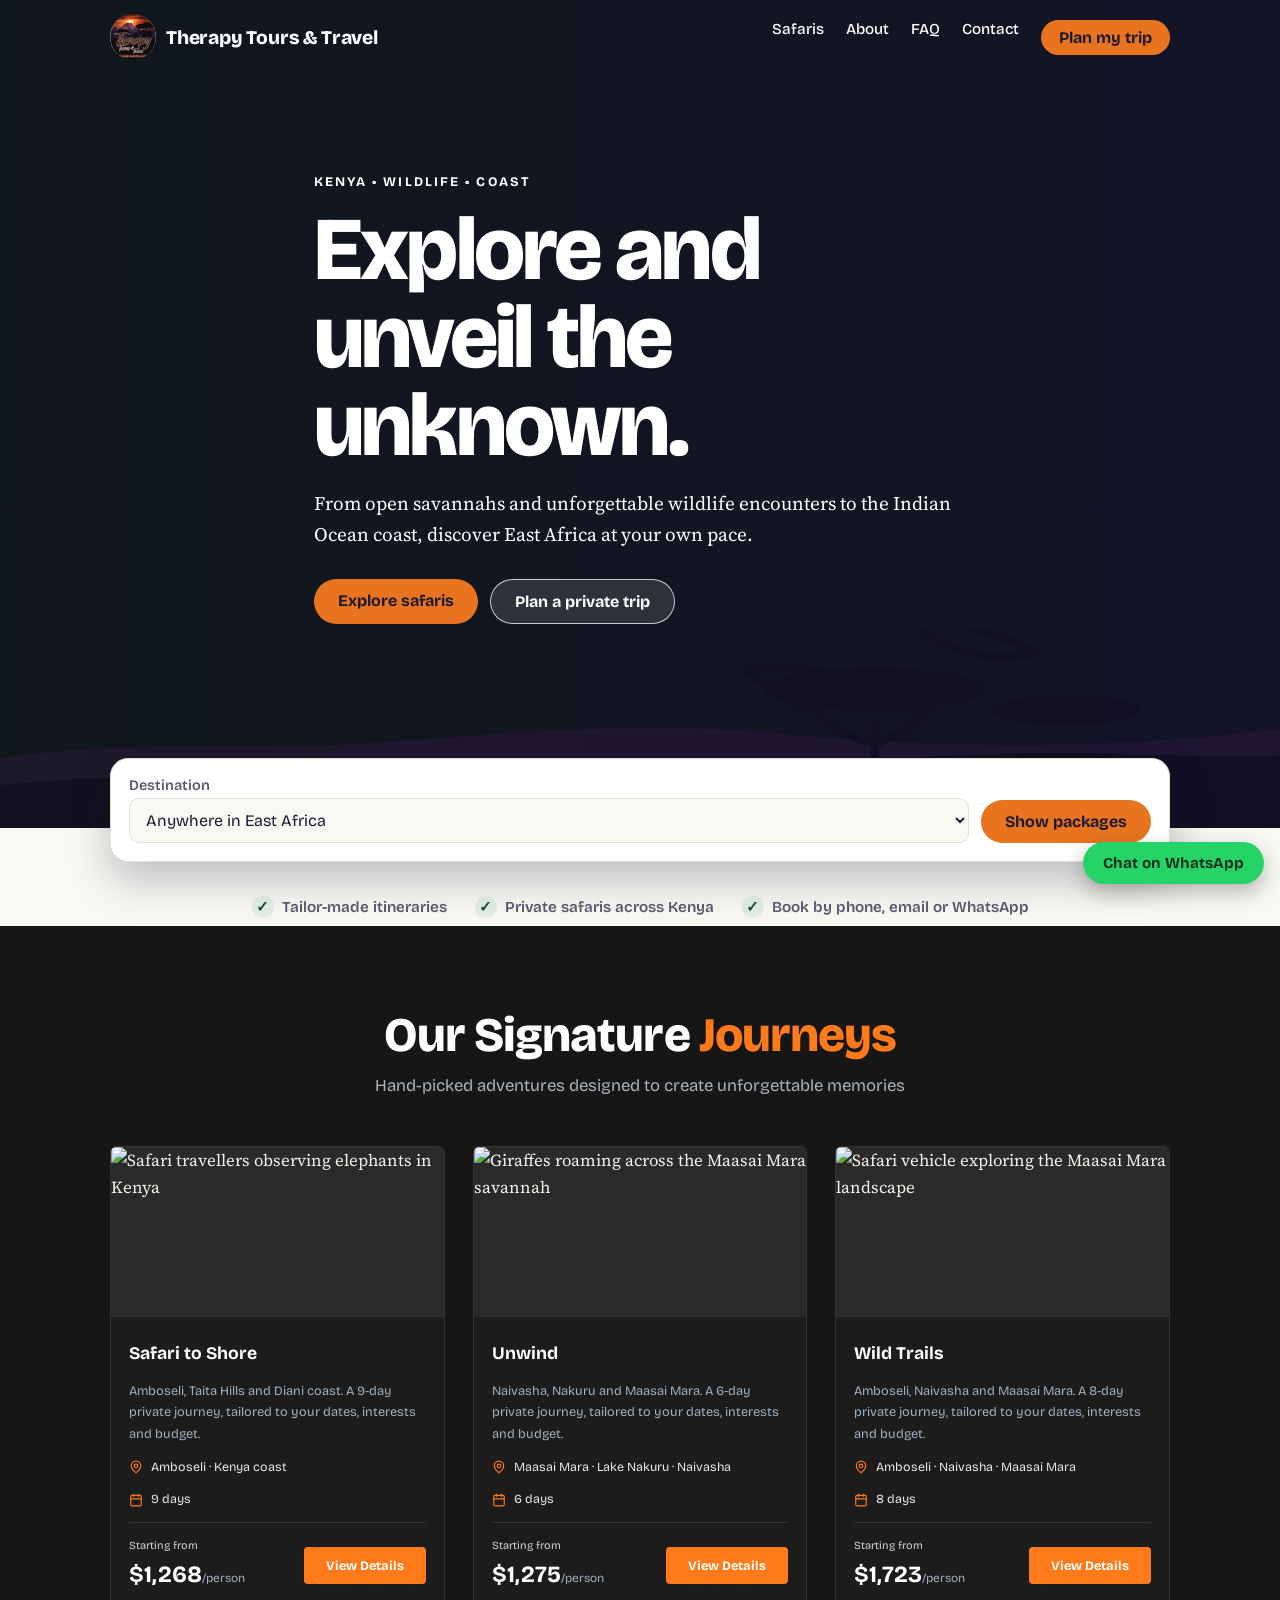
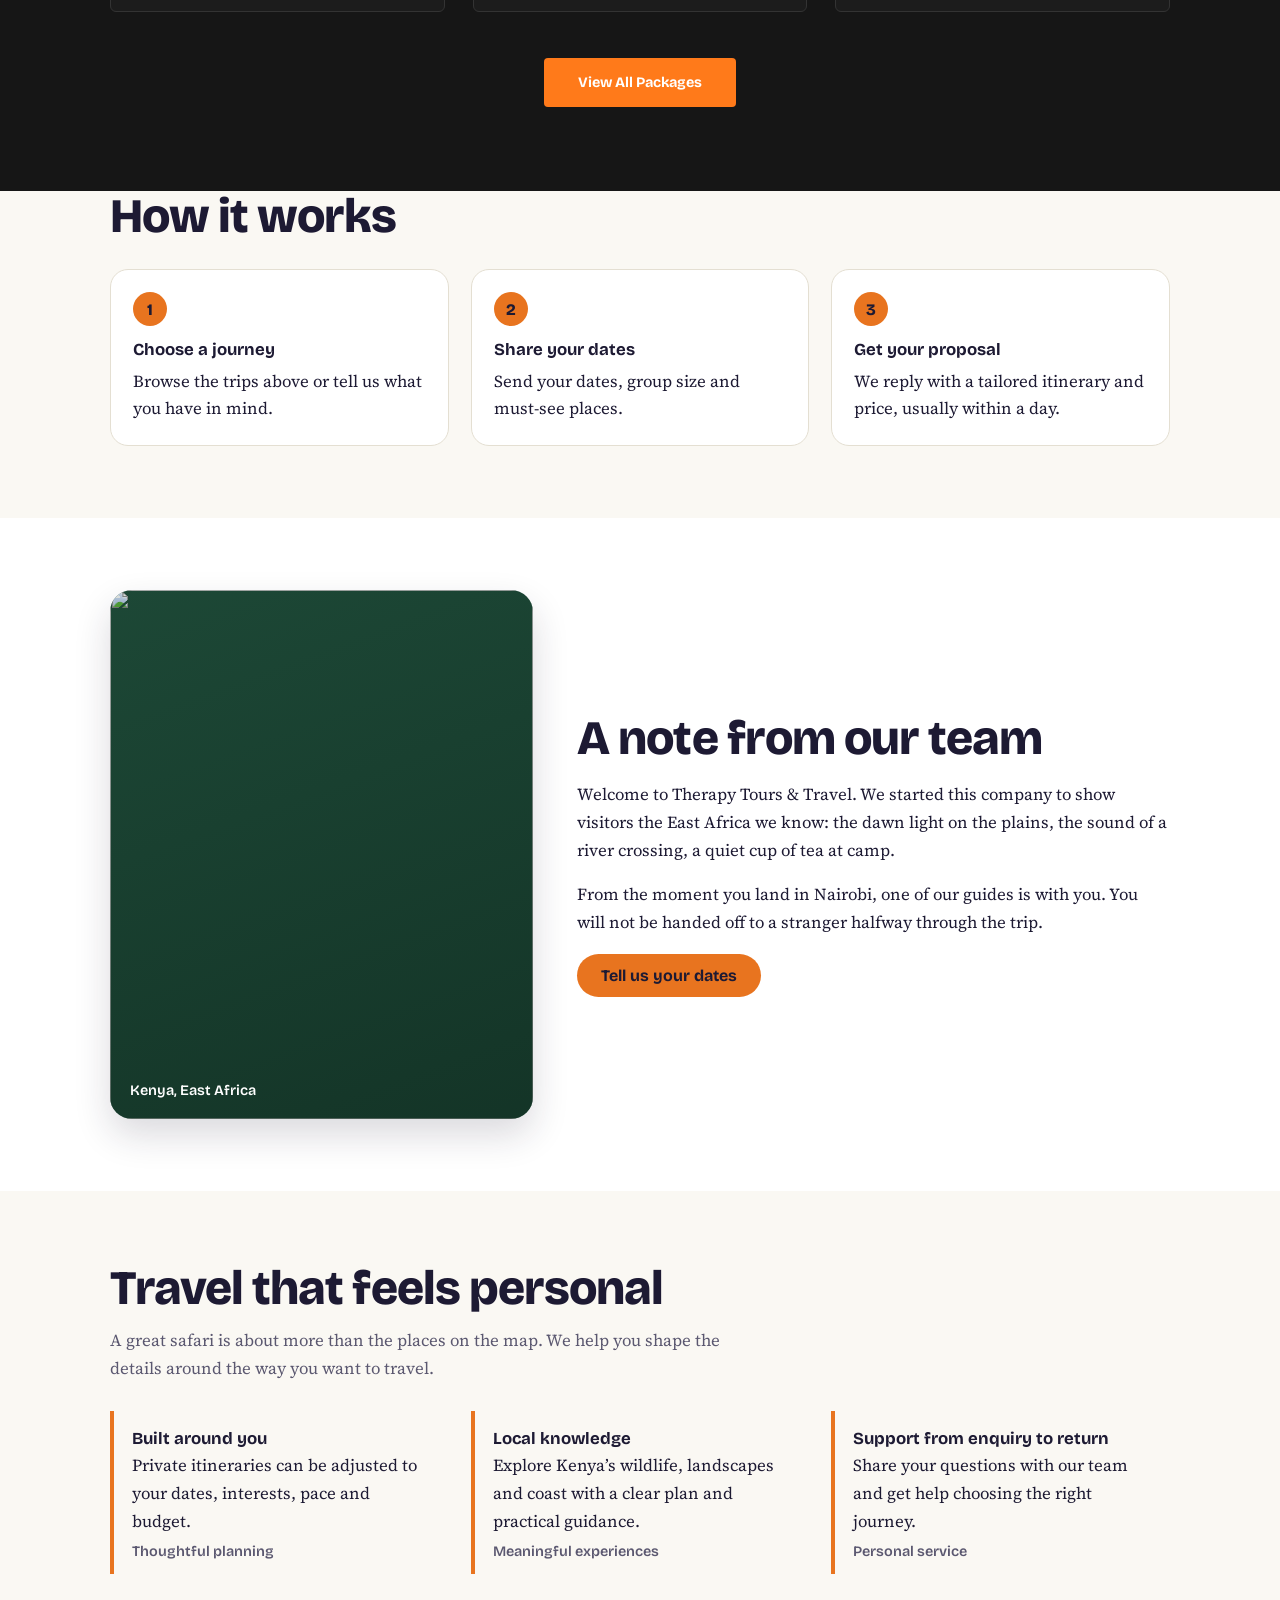
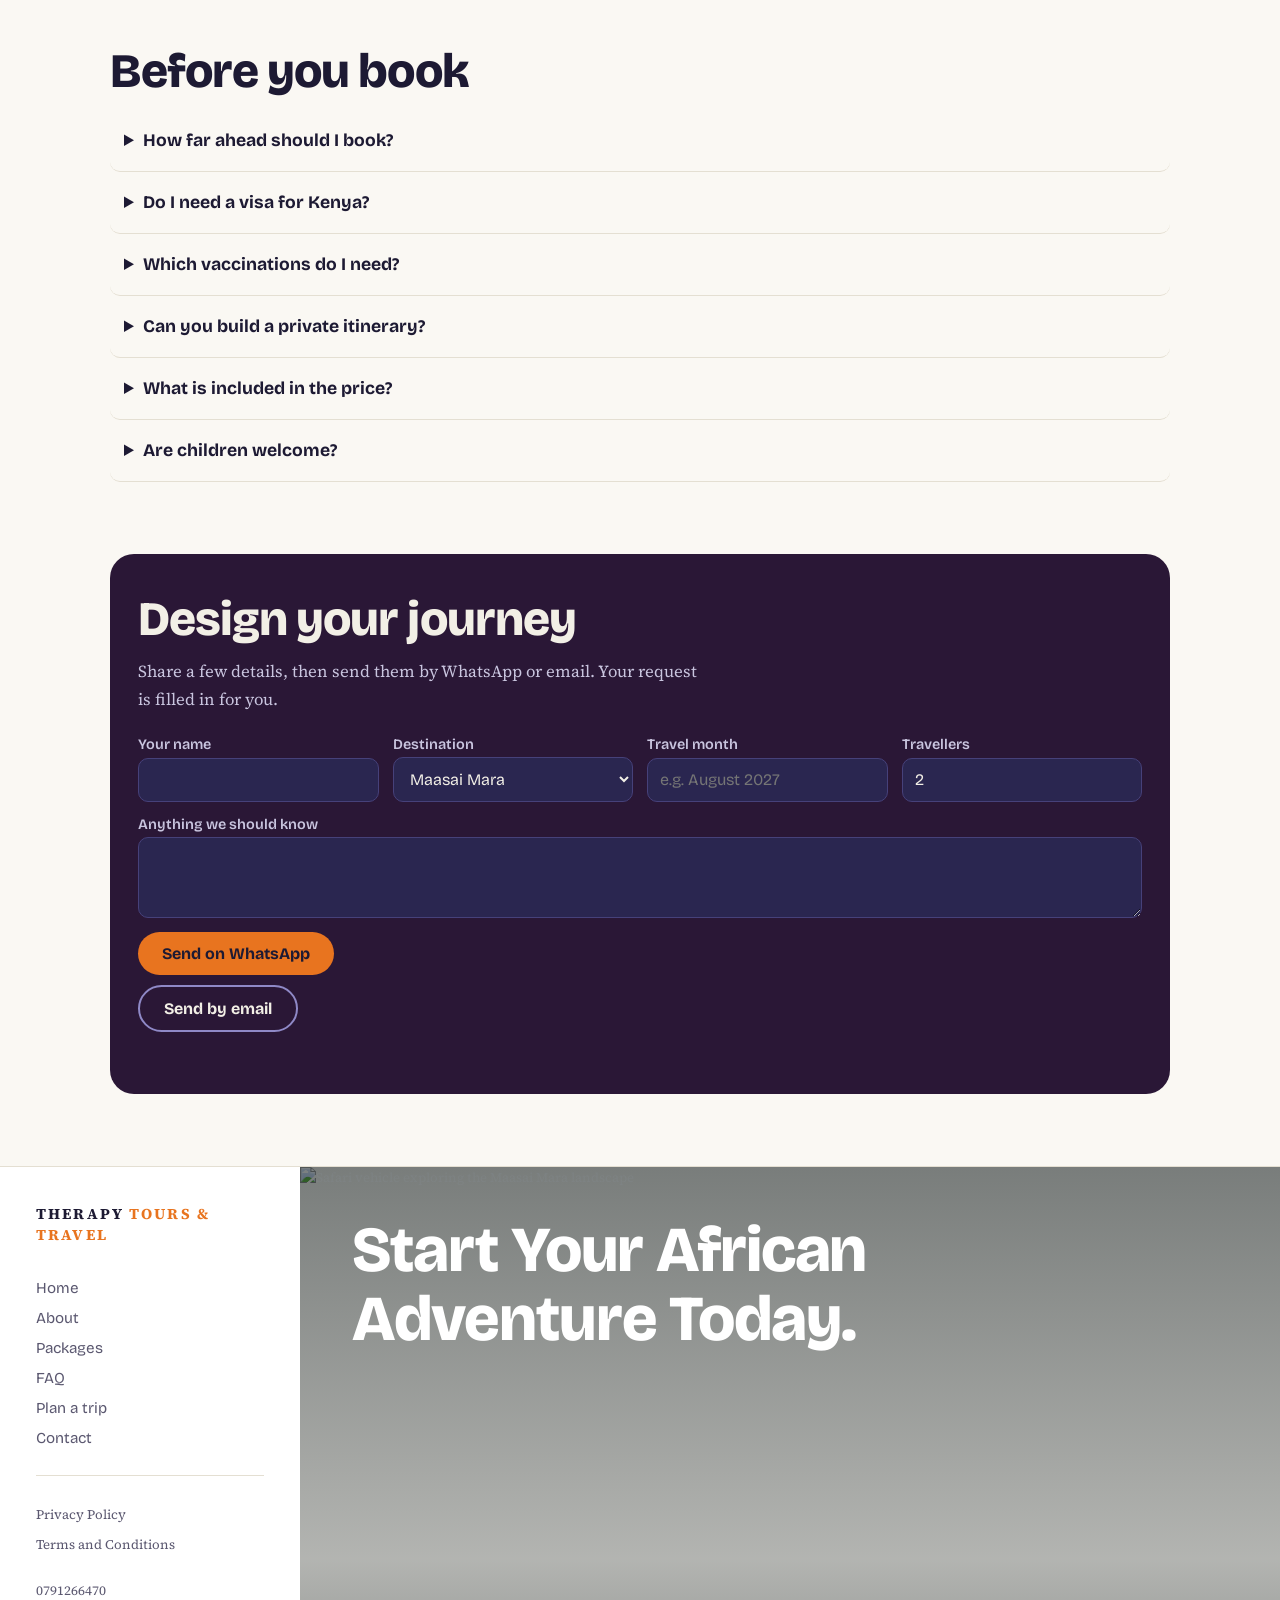
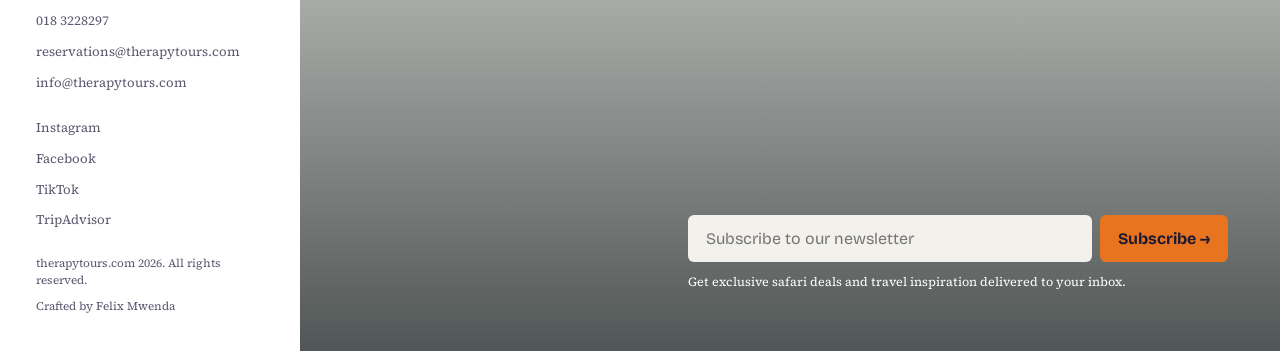
==== commit 06a9eee9: "Commit" ====
--- a/index.html
+++ b/index.html
@@ -20,8 +20,7 @@
 <header class="hero">
   <div class="slides" aria-hidden="true"><img src="https://images.pexels.com/photos/35634915/pexels-photo-35634915.jpeg?auto=compress&cs=tinysrgb&w=2000" alt="" fetchpriority="high" decoding="async"><img src="https://images.pexels.com/photos/28972656/pexels-photo-28972656.jpeg?auto=compress&cs=tinysrgb&w=1600" alt="" loading="lazy" decoding="async"><img src="https://images.pexels.com/photos/36507054/pexels-photo-36507054.jpeg?auto=compress&cs=tinysrgb&w=1600" alt="" loading="lazy" decoding="async"></div>
   <nav aria-label="Main"><a class="logo" href="#" style="display:flex;align-items:center;gap:10px"><img loading="lazy" decoding="async" src="assets/logo.webp" alt="" width="46" height="46" style="border-radius:50%">Therapy Tours &amp; Travel</a>
-  <div class="links"><a href="#tours">Safaris</a><a href="#about">About</a><a href="#faq">FAQ</a><a href="#contact">Contact</a><a class="btn" href="#plan" style="padding:8px 18px">Plan my trip</a></div></nav>
-  <div class="sun" aria-hidden="true"></div>
+  <button class="menu-btn" type="button" aria-label="Open menu" aria-expanded="false" aria-controls="navlinks"><span></span></button><div class="links" id="navlinks"><a href="#tours">Safaris</a><a href="#about">About</a><a href="#faq">FAQ</a><a href="#contact">Contact</a><a class="btn" href="#plan" style="padding:8px 18px">Plan my trip</a></div></nav>
   <svg viewBox="0 0 1200 300" preserveAspectRatio="xMidYMax slice" aria-hidden="true">
     <path d="M0 300V235c120-18 220-6 340-14s250-22 380-10 300 20 480-4v93z" fill="#2a1a3a"/>
     <g fill="#120d22"><path d="M0 300v-40c150-14 300-8 450-16s300-6 450-12 200 4 300 0v68z"/>
@@ -94,7 +93,7 @@
     <label>Travel month<input id="pWhen" placeholder="e.g. August 2027"></label>
     <label>Travellers<input id="pPax" type="number" min="1" value="2"></label>
     <label style="grid-column:1/-1">Anything we should know<textarea id="pMsg" rows="3"></textarea></label>
-    <div style="display:flex;gap:10px;flex-wrap:wrap"><button class="btn" type="submit">Send on WhatsApp</button><button class="btn alt" type="button" id="pMail">Send by email</button></div>
+    <div style="display:flex;gap:10px;flex-wrap:wrap"><a class="btn" id="pWa" href="https://wa.me/254791266470" target="_blank" rel="noopener">Send on WhatsApp</a><a class="btn alt" id="pMail" href="mailto:info@therapytours.com">Send by email</a></div>
   </form>
 </div></div></section>
 
@@ -103,7 +102,7 @@
     <a class="ft-logo" href="index.html">THERAPY <span>TOURS &amp; TRAVEL</span></a>
     <div class="ft-nav" role="navigation" aria-label="Footer"><a href="index.html">Home</a><a href="index.html#about">About</a><a href="packages.html">Packages</a><a href="index.html#faq">FAQ</a><a href="index.html#plan">Plan a trip</a><a href="#contact">Contact</a></div>
     <hr>
-    <div class="ft-sm"><a href="#">Privacy Policy</a><a href="#">Terms of Service</a></div>
+    <div class="ft-sm"><a href="privacy-policy.html" target="_blank" rel="noopener">Privacy Policy</a><a href="terms-and-conditions.html" target="_blank" rel="noopener">Terms and Conditions</a></div>
     <div class="ft-sm"><a href="tel:+254791266470">0791266470</a><a href="tel:0183228297">018 3228297</a><a href="mailto:reservations@therapytours.com">reservations@therapytours.com</a><a href="mailto:info@therapytours.com">info@therapytours.com</a></div>
     <div class="ft-sm"><a href="#" rel="noopener">Instagram</a><a href="#" rel="noopener">Facebook</a><a href="#" rel="noopener">TikTok</a><a href="#" rel="noopener">TripAdvisor</a></div>
     <p class="ft-fine">therapytours.com 2026. All rights reserved.</p>
@@ -112,7 +111,7 @@
   <div class="ft-main">
     <img src="https://images.pexels.com/photos/16168264/pexels-photo-16168264.jpeg?auto=compress&cs=tinysrgb&w=1600" alt="Safari vehicle exploring the Maasai Mara landscape" loading="lazy" decoding="async">
     <h2>Start Your African Adventure Today.</h2>
-    <form class="ft-news" id="news"><div class="row"><input id="nEmail" type="email" required autocomplete="email" placeholder="Subscribe to our newsletter" aria-label="Email address"><button class="btn" type="submit">Subscribe &rarr;</button></div><small>Get exclusive safari deals and travel inspiration delivered to your inbox.</small></form>
+    <form class="ft-news" id="news"><div class="row"><input id="nEmail" type="email" required autocomplete="email" placeholder="Subscribe to our newsletter" aria-label="Email address"><button class="btn" type="submit">Subscribe &rarr;</button></div><small>Get exclusive safari deals and travel inspiration delivered to your inbox.</small><small id="nMsg" role="status"></small></form>
   </div>
 </footer>
 
@@ -123,6 +122,11 @@
 <script>
 var PHONE="254791266470";
 document.getElementById("finder").onsubmit=function(ev){ev.preventDefault();var z=document.getElementById("fDest").value;location.href="packages.html"+(z?"?z="+encodeURIComponent(z):"")};
+function planMsg(){return "Hello! I\u2019d like to plan a safari.\nName: "+pName.value+"\nDestination: "+pDest.value+"\nWhen: "+(pWhen.value||"flexible")+"\nTravellers: "+pPax.value+"\nNotes: "+(pMsg.value||"none")}
+function planGo(e,url){if(!document.getElementById("planForm").reportValidity()){e.preventDefault();return}e.currentTarget.href=url}
+document.getElementById("pWa").onclick=function(e){planGo(e,"https://wa.me/"+PHONE+"?text="+encodeURIComponent(planMsg()))};
+document.getElementById("pMail").onclick=function(e){planGo(e,"mailto:info@therapytours.com?subject="+encodeURIComponent("Safari enquiry from "+pName.value)+"&body="+encodeURIComponent(planMsg()))};
+document.getElementById("planForm").onsubmit=function(ev){ev.preventDefault()};
 </script>
 <script src="assets/site.js" defer></script>
 </body>
--- a/assets/styles.css
+++ b/assets/styles.css
@@ -14,7 +14,7 @@
 .logo{font:800 1.2rem "Bricolage Grotesque",sans-serif;text-decoration:none;letter-spacing:-.01em}
 nav .links{display:flex;gap:22px;font:500 .95rem "Bricolage Grotesque",sans-serif}
 nav a{text-decoration:none}
-@media(max-width:640px){nav .links a:not(.btn){display:none}}
+
 .btn{display:inline-block;background:var(--ember);color:var(--on-ember);border:0;border-radius:999px;padding:12px 24px;font:700 1rem "Bricolage Grotesque",sans-serif;text-decoration:none;cursor:pointer}
 .btn:hover{filter:brightness(1.08);transform:translateY(-1px)}.btn{transition:filter .18s ease,transform .18s ease}.btn:focus-visible,.chip:focus-visible{outline-offset:4px}
 .hero svg{position:absolute;left:0;bottom:0;width:100%;height:24%;opacity:.56;pointer-events:none}
@@ -104,10 +104,10 @@
 .hero{position:relative;min-height:92vh;color:#fff;background:#14122a;overflow:hidden;display:flex;align-items:center}
 .slides{position:absolute;inset:0;z-index:0}
 .slides:after{content:"";position:absolute;inset:0;background:linear-gradient(90deg,rgba(15,24,25,.82) 0%,rgba(15,24,25,.5) 52%,rgba(15,24,25,.12) 100%)}
-.slides img{position:absolute;inset:0;width:100%;height:100%;object-fit:cover;object-position:center 45%;opacity:0;animation:hs 6s infinite}
-.slides img:first-child{animation-name:hs1}.slides img:nth-child(2){animation-delay:2s}.slides img:nth-child(3){animation-delay:4s}
-@keyframes hs{0%{opacity:0}8%,33%{opacity:1}41%,100%{opacity:0}}
-@keyframes hs1{0%,33%{opacity:1}41%,100%{opacity:0}}
+.slides img{position:absolute;inset:0;width:100%;height:100%;object-fit:cover;object-position:center 45%;opacity:0;animation:hs 15s infinite}
+.slides img:first-child{animation-name:hs1}.slides img:nth-child(2){animation-delay:5s}.slides img:nth-child(3){animation-delay:10s}
+@keyframes hs{0%{opacity:0}6.67%,33.33%{opacity:1}40%,100%{opacity:0}}
+@keyframes hs1{0%,33.33%{opacity:1}40%,100%{opacity:0}}
 @media(prefers-reduced-motion:reduce){.slides img{animation:none}.slides img:first-child{opacity:1}}
 .feat{background:#161616;color:#f3f1ea;padding:84px 0}
 .feat h2{text-align:center;color:#fff;margin-bottom:10px}.feat h2 span{color:var(--hot)}
@@ -146,3 +146,16 @@
 details{padding:16px 14px;border-radius:10px}details:hover{background-color:color-mix(in srgb,var(--ember) 9%,var(--bg))}
 @media(prefers-reduced-motion:reduce){.pk,.pk .ph img,.steps div,.box{transition:none}}
 .feat .lede,.pghead p{font-family:"Bricolage Grotesque",sans-serif}
+
+.menu-btn{display:none;position:relative;width:44px;height:40px;background:rgba(255,255,255,.14);border:1px solid rgba(255,255,255,.55);border-radius:8px;cursor:pointer}
+.menu-btn:before,.menu-btn:after,.menu-btn span{content:"";position:absolute;left:11px;right:11px;height:2px;background:#fff;border-radius:2px;transition:transform .25s ease,opacity .2s ease}
+.menu-btn:before{top:12px}.menu-btn span{top:19px}.menu-btn:after{top:26px}
+.menu-btn[aria-expanded="true"]:before{transform:translateY(7px) rotate(45deg)}.menu-btn[aria-expanded="true"]:after{transform:translateY(-7px) rotate(-45deg)}.menu-btn[aria-expanded="true"] span{opacity:0}
+@media(max-width:640px){.menu-btn{display:block}
+nav .links{display:none;position:absolute;top:100%;left:12px;right:12px;flex-direction:column;gap:0;background:rgba(20,18,42,.97);border:1px solid rgba(255,255,255,.14);border-radius:14px;padding:10px;box-shadow:0 16px 36px rgba(0,0,0,.4)}
+nav .links.open{display:flex}nav .links a{padding:13px 14px;border-radius:8px}nav .links a:not(.btn):hover{background:rgba(255,255,255,.1)}nav .links a.btn{margin-top:6px;text-align:center;padding:12px 18px!important}
+.plan .btn{white-space:normal;text-align:center}}
+
+.legal{max-width:820px;margin:0 auto;padding:44px 20px 80px}.legal h2{font-size:1.5rem;margin:36px 0 10px}.legal h2:first-child{margin-top:0}.legal h3{font:700 1.05rem "Bricolage Grotesque",sans-serif;margin:18px 0 6px;color:var(--acacia)}
+.legal p,.legal li{color:var(--muted)}.legal ul{margin:0 0 6px;padding-left:22px}.legal li{margin:4px 0}.legal a{color:var(--ember)}
+.pt.l th,.pt.l td{text-align:left;white-space:normal;padding:10px 12px}.pt.l{min-width:460px}
